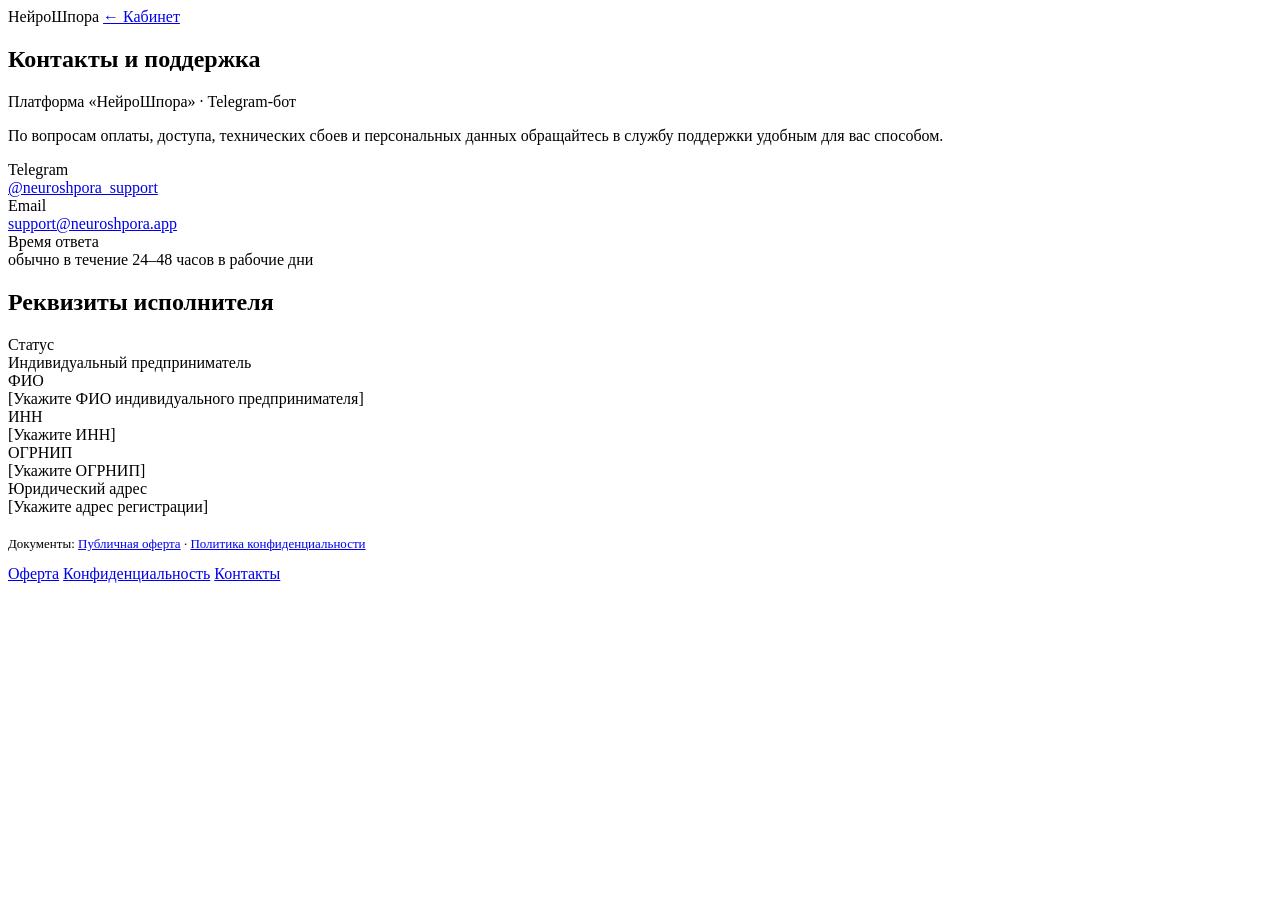
==== contacts.html @ 1575ed97 "Create contacts.html" ====
<!DOCTYPE html>
<html lang="ru">
<head>
    <meta charset="UTF-8">
    <meta name="viewport" content="width=device-width, initial-scale=1.0">
    <title>Контакты — НейроШпора</title>
    <link rel="stylesheet" href="legal.css">
</head>
<body>

    <div class="top-bar">
        <span class="brand">НейроШпора</span>
        <a class="back-link" href="index.html">← Кабинет</a>
    </div>

    <article class="glass-panel">
        <h1>Контакты и поддержка</h1>
        <p class="doc-meta">Платформа «НейроШпора» · Telegram-бот</p>

        <p>По вопросам оплаты, доступа, технических сбоев и персональных данных обращайтесь в службу поддержки удобным для вас способом.</p>

        <div class="contact-card">
            <div class="contact-row">
                <div class="contact-label">Telegram</div>
                <div class="contact-value">
                    <a href="https://t.me/neuroshpora_support" target="_blank" rel="noopener">@neuroshpora_support</a>
                </div>
            </div>
            <div class="contact-row">
                <div class="contact-label">Email</div>
                <div class="contact-value">
                    <a href="mailto:support@neuroshpora.app">support@neuroshpora.app</a>
                </div>
            </div>
            <div class="contact-row">
                <div class="contact-label">Время ответа</div>
                <div class="contact-value">обычно в течение 24–48 часов в рабочие дни</div>
            </div>
        </div>

        <h2>Реквизиты исполнителя</h2>
        <div class="contact-card">
            <div class="contact-row">
                <div class="contact-label">Статус</div>
                <div class="contact-value">Индивидуальный предприниматель</div>
            </div>
            <div class="contact-row">
                <div class="contact-label">ФИО</div>
                <div class="contact-value">[Укажите ФИО индивидуального предпринимателя]</div>
            </div>
            <div class="contact-row">
                <div class="contact-label">ИНН</div>
                <div class="contact-value">[Укажите ИНН]</div>
            </div>
            <div class="contact-row">
                <div class="contact-label">ОГРНИП</div>
                <div class="contact-value">[Укажите ОГРНИП]</div>
            </div>
            <div class="contact-row">
                <div class="contact-label">Юридический адрес</div>
                <div class="contact-value">[Укажите адрес регистрации]</div>
            </div>
        </div>

        <p style="margin-top: 20px; font-size: 13px; color: var(--muted);">
            Документы: <a href="oferta.html">Публичная оферта</a> ·
            <a href="privacy.html">Политика конфиденциальности</a>
        </p>
    </article>

    <nav class="legal-footer">
        <a href="oferta.html">Оферта</a>
        <a href="privacy.html">Конфиденциальность</a>
        <a href="contacts.html" class="active">Контакты</a>
    </nav>

</body>
</html>
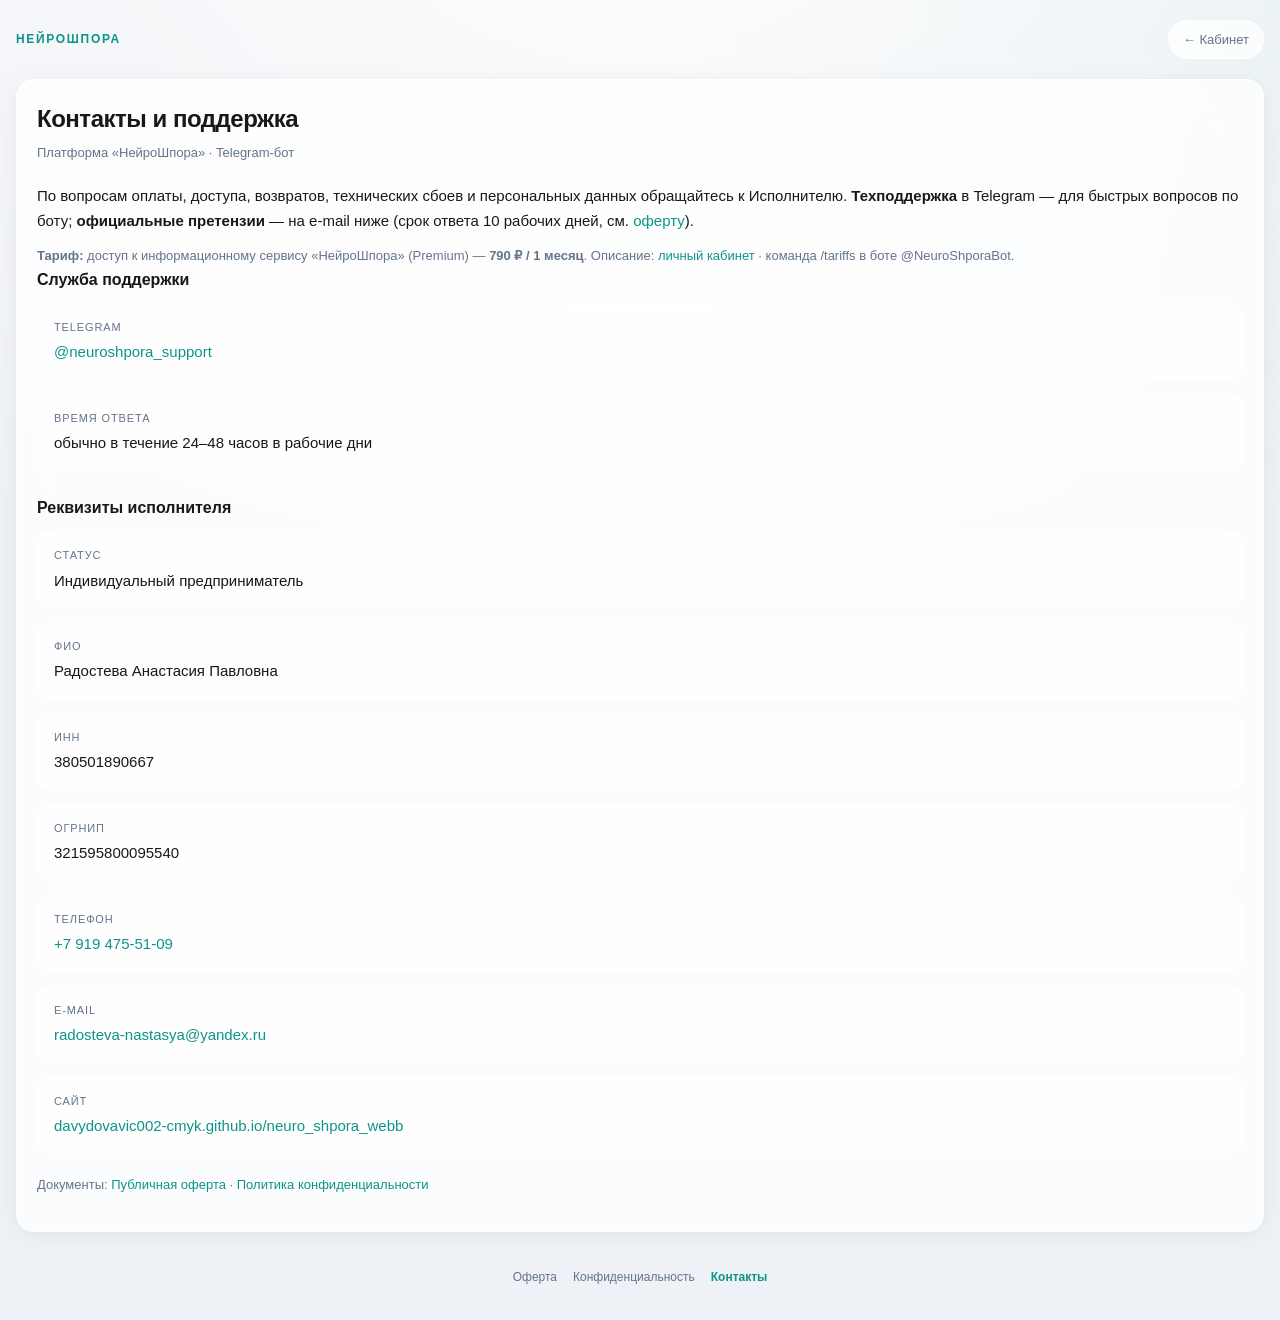
==== commit d61796df: "Update contacts.html" ====
--- a/contacts.html
+++ b/contacts.html
@@ -17,19 +17,19 @@
         <h1>Контакты и поддержка</h1>
         <p class="doc-meta">Платформа «НейроШпора» · Telegram-бот</p>
 
-        <p>По вопросам оплаты, доступа, технических сбоев и персональных данных обращайтесь в службу поддержки удобным для вас способом.</p>
+        <p>По вопросам оплаты, доступа, возвратов, технических сбоев и персональных данных обращайтесь к Исполнителю. <b>Техподдержка</b> в Telegram — для быстрых вопросов по боту; <b>официальные претензии</b> — на e-mail ниже (срок ответа 10 рабочих дней, см. <a href="oferta.html">оферту</a>).</p>
 
+        <p class="shop-note" style="font-size:13px;color:var(--muted);margin:12px 0 0;">
+            <b>Тариф:</b> доступ к информационному сервису «НейроШпора» (Premium) — <b>790 ₽ / 1 месяц</b>.
+            Описание: <a href="index.html">личный кабинет</a> · команда /tariffs в боте @NeuroShporaBot.
+        </p>
+
+        <h2>Служба поддержки</h2>
         <div class="contact-card">
             <div class="contact-row">
                 <div class="contact-label">Telegram</div>
                 <div class="contact-value">
                     <a href="https://t.me/neuroshpora_support" target="_blank" rel="noopener">@neuroshpora_support</a>
-                </div>
-            </div>
-            <div class="contact-row">
-                <div class="contact-label">Email</div>
-                <div class="contact-value">
-                    <a href="mailto:support@neuroshpora.app">support@neuroshpora.app</a>
                 </div>
             </div>
             <div class="contact-row">
@@ -46,19 +46,33 @@
             </div>
             <div class="contact-row">
                 <div class="contact-label">ФИО</div>
-                <div class="contact-value">[Укажите ФИО индивидуального предпринимателя]</div>
+                <div class="contact-value">Радостева Анастасия Павловна</div>
             </div>
             <div class="contact-row">
                 <div class="contact-label">ИНН</div>
-                <div class="contact-value">[Укажите ИНН]</div>
+                <div class="contact-value">380501890667</div>
             </div>
             <div class="contact-row">
                 <div class="contact-label">ОГРНИП</div>
-                <div class="contact-value">[Укажите ОГРНИП]</div>
+                <div class="contact-value">321595800095540</div>
             </div>
             <div class="contact-row">
-                <div class="contact-label">Юридический адрес</div>
-                <div class="contact-value">[Укажите адрес регистрации]</div>
+                <div class="contact-label">Телефон</div>
+                <div class="contact-value">
+                    <a href="tel:+79194755109">+7 919 475-51-09</a>
+                </div>
+            </div>
+            <div class="contact-row">
+                <div class="contact-label">E-mail</div>
+                <div class="contact-value">
+                    <a href="mailto:radosteva-nastasya@yandex.ru">radosteva-nastasya@yandex.ru</a>
+                </div>
+            </div>
+            <div class="contact-row">
+                <div class="contact-label">Сайт</div>
+                <div class="contact-value">
+                    <a href="https://davydovavic002-cmyk.github.io/neuro_shpora_webb/" target="_blank" rel="noopener">davydovavic002-cmyk.github.io/neuro_shpora_webb</a>
+                </div>
             </div>
         </div>
 
@@ -76,3 +90,4 @@
 
 </body>
 </html>
+
--- a/legal.css
+++ b/legal.css
@@ -0,0 +1,160 @@
+:root {
+    --bg: #eef1f6;
+    --glass: rgba(255, 255, 255, 0.78);
+    --glass-border: rgba(255, 255, 255, 0.95);
+    --text: #18181b;
+    --muted: #64748b;
+    --accent: #0d9488;
+    --radius: 18px;
+}
+
+* {
+    box-sizing: border-box;
+}
+
+body {
+    margin: 0;
+    min-height: 100vh;
+    font-family: -apple-system, BlinkMacSystemFont, "Segoe UI", Roboto, sans-serif;
+    font-size: 15px;
+    line-height: 1.65;
+    color: var(--text);
+    background: var(--bg);
+    background-image:
+        radial-gradient(ellipse 90% 60% at 50% -10%, rgba(255, 255, 255, 0.9), transparent),
+        radial-gradient(ellipse 50% 40% at 100% 0%, rgba(13, 148, 136, 0.06), transparent);
+    padding: 20px 16px 32px;
+}
+
+a {
+    color: var(--accent);
+    text-decoration: none;
+}
+
+a:hover {
+    text-decoration: underline;
+}
+
+.top-bar {
+    display: flex;
+    align-items: center;
+    justify-content: space-between;
+    margin-bottom: 20px;
+    gap: 12px;
+}
+
+.brand {
+    font-size: 12px;
+    font-weight: 700;
+    letter-spacing: 0.14em;
+    text-transform: uppercase;
+    color: var(--accent);
+}
+
+.back-link {
+    font-size: 13px;
+    font-weight: 500;
+    color: var(--muted);
+    padding: 8px 14px;
+    border-radius: 100px;
+    background: var(--glass);
+    border: 1px solid var(--glass-border);
+    backdrop-filter: blur(12px);
+    -webkit-backdrop-filter: blur(12px);
+}
+
+.glass-panel {
+    background: var(--glass);
+    backdrop-filter: blur(24px);
+    -webkit-backdrop-filter: blur(24px);
+    border: 1px solid var(--glass-border);
+    border-radius: var(--radius);
+    box-shadow: 0 4px 24px rgba(15, 23, 42, 0.06);
+    padding: 24px 20px;
+    margin-bottom: 16px;
+}
+
+h1 {
+    margin: 0 0 8px;
+    font-size: 24px;
+    font-weight: 700;
+    letter-spacing: -0.02em;
+    line-height: 1.25;
+}
+
+.doc-meta {
+    font-size: 13px;
+    color: var(--muted);
+    margin-bottom: 20px;
+}
+
+h2 {
+    font-size: 16px;
+    font-weight: 600;
+    margin: 24px 0 10px;
+    color: var(--text);
+}
+
+h2:first-of-type {
+    margin-top: 0;
+}
+
+p {
+    margin: 0 0 12px;
+}
+
+ul, ol {
+    margin: 0 0 12px;
+    padding-left: 1.25rem;
+}
+
+li {
+    margin-bottom: 6px;
+}
+
+.contact-card {
+    display: flex;
+    flex-direction: column;
+    gap: 14px;
+}
+
+.contact-row {
+    padding: 14px 16px;
+    border-radius: 14px;
+    background: rgba(255, 255, 255, 0.55);
+    border: 1px solid rgba(255, 255, 255, 0.8);
+}
+
+.contact-label {
+    font-size: 11px;
+    text-transform: uppercase;
+    letter-spacing: 0.08em;
+    color: var(--muted);
+    margin-bottom: 4px;
+}
+
+.contact-value {
+    font-size: 15px;
+    font-weight: 500;
+}
+
+.legal-footer {
+    display: flex;
+    flex-wrap: wrap;
+    justify-content: center;
+    gap: 8px 16px;
+    margin-top: 20px;
+    padding-top: 16px;
+    font-size: 12px;
+    color: var(--muted);
+}
+
+.legal-footer a {
+    color: var(--muted);
+    font-weight: 500;
+}
+
+.legal-footer a.active {
+    color: var(--accent);
+    font-weight: 600;
+}
